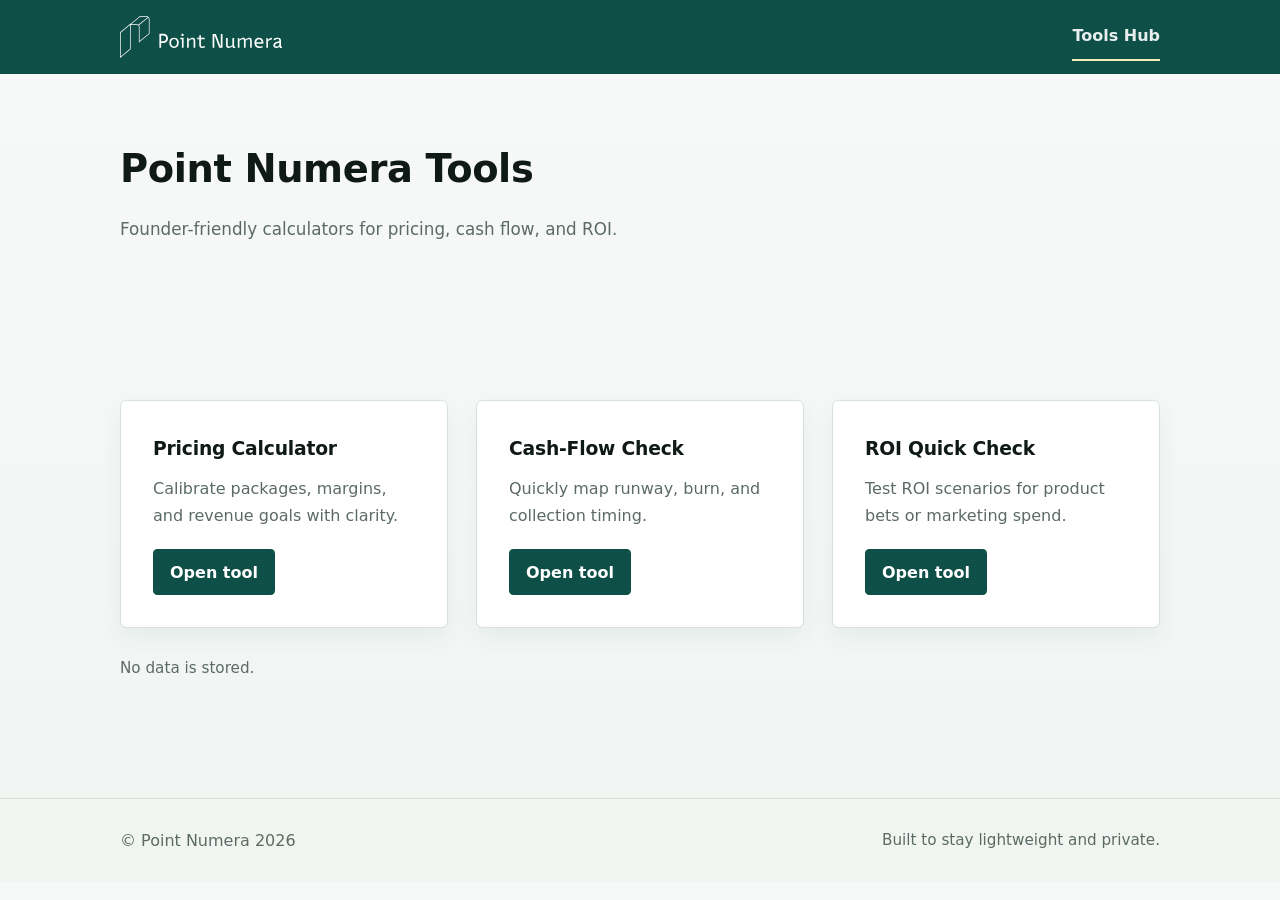
==== tools/index.html @ 786d9d6a "Initial commit – Point Numera tools" ====
﻿<!DOCTYPE html>
<html lang="en">
  <head>
    <meta charset="UTF-8" />
    <meta name="viewport" content="width=device-width, initial-scale=1.0" />
    <meta
      name="description"
      content="Point Numera Tools Hub: pricing, cash flow, and ROI calculators built for founders."
    />
    <!-- Build v2: Framer-aligned pass -->
    <title>Point Numera Tools</title>
    <link rel="stylesheet" href="./shared/base.css" />
    <link rel="stylesheet" href="./shared/ui.css" />
  </head>
  <body>
    <header class="top-nav">
      <div class="container">
        <a class="brand" href="/tools/">
          <img src="./shared/logo.svg" alt="Point Numera logo" />
        </a>
        <nav class="nav-links">
          <a class="nav-link" data-nav href="/tools/">Tools Hub</a>
        </nav>
      </div>
    </header>

    <main>
      <section class="container hero">
        <h1>Point Numera Tools</h1>
        <p class="lead">
          Founder-friendly calculators for pricing, cash flow, and ROI.
        </p>
      </section>

      <section class="container section">
        <div class="card-grid">
          <article class="card tool-card">
            <h3>Pricing Calculator</h3>
            <p>Calibrate packages, margins, and revenue goals with clarity.</p>
            <a class="btn btn-primary" href="./pricing-calculator/"
              >Open tool</a
            >
          </article>

          <article class="card tool-card">
            <h3>Cash-Flow Check</h3>
            <p>Quickly map runway, burn, and collection timing.</p>
            <a class="btn btn-primary" href="./cash-flow-check/">Open tool</a>
          </article>

          <article class="card tool-card">
            <h3>ROI Quick Check</h3>
            <p>Test ROI scenarios for product bets or marketing spend.</p>
            <a class="btn btn-primary" href="./roi-quick-check/">Open tool</a>
          </article>
        </div>
        <p class="note">No data is stored.</p>
      </section>
    </main>

    <footer>
      <div class="container">
        <span>&copy; Point Numera <span data-year></span></span>
        <span class="text-subtle">Built to stay lightweight and private.</span>
      </div>
    </footer>

    <script src="./shared/app.js"></script>
  </body>
</html>
---- tools/shared/base.css ----
﻿:root {
  /* Brand palette */
  --color-primary: #0E4F47;
  --color-contrast: #F4ECBD;
  --color-secondary: #A4D6A4;
  --color-bg: #f5f7f5;
  --color-surface: #ffffff;
  --color-surface-2: #f0f4f1;
  --color-border: #d5e2dc;
  --color-text: #0f1a16;
  --color-muted: #5b6b64;

  /* Radius scale (match Framer site feel) */
  --r: 3px;
  --r-sm: calc(var(--r) * 0.75);
  --r-md: calc(var(--r) * 1.5);
  --r-lg: calc(var(--r) * 2.25);

  /* Spacing scale (more air like marketing site) */
  --space-2xs: 6px;
  --space-xs: 10px;
  --space-sm: 14px;
  --space-md: 20px;
  --space-lg: 28px;
  --space-xl: 40px;
  --space-xxl: 56px;

  /* Buttons */
  --btn-h: 46px;
  --btn-px: 16px;
  --btn-gap: 8px;

  /* Elevation (lighter emphasis, prefer borders) */
  --shadow-soft: 0 6px 14px rgba(14, 79, 71, 0.08);
  --shadow-card: 0 10px 22px rgba(14, 79, 71, 0.06);
}

* {
  box-sizing: border-box;
}

html {
  scroll-behavior: smooth;
}

body {
  margin: 0;
  font-family: 'PT Sans', system-ui, -apple-system, 'Segoe UI', Roboto, Arial, sans-serif; /* TODO: self-host PT Sans for parity with site */
  background: linear-gradient(180deg, #f7f9f8 0%, #f1f5f2 100%);
  color: var(--color-text);
  line-height: 1.7;
  -webkit-font-smoothing: antialiased;
}

a {
  color: var(--color-primary);
  text-decoration: none;
}

a:hover {
  color: #0c3f38;
}

a:active {
  color: #092f2a;
}

img {
  max-width: 100%;
  display: block;
}

p {
  margin: 0 0 var(--space-md);
  color: var(--color-muted);
}

h1, h2, h3, h4 {
  margin: 0 0 var(--space-sm);
  font-family: 'Ancizar Sans', system-ui, -apple-system, 'Segoe UI', Roboto, Arial, sans-serif; /* TODO: self-host Ancizar Sans to match main site */
  font-weight: 700;
  color: var(--color-text);
  letter-spacing: -0.01em;
}

ul {
  margin: 0;
  padding: 0;
  list-style: none;
}

:focus-visible {
  outline: 2px solid var(--color-primary);
  outline-offset: 3px;
}

.container {
  width: min(1040px, 92%);
  margin: 0 auto;
}

.section {
  padding: var(--space-xxl) 0;
}

.lead {
  font-size: 1.05rem;
  color: var(--color-muted);
}

.text-subtle {
  color: var(--color-muted);
  font-size: 0.95rem;
}

.muted {
  color: var(--color-muted);
}

.flex {
  display: flex;
  align-items: center;
}

.space-between {
  justify-content: space-between;
}

.gap-sm { gap: var(--space-sm); }
.gap-md { gap: var(--space-md); }

button { font-family: inherit; }
table { border-collapse: collapse; }
---- tools/shared/ui.css ----
﻿.top-nav {
  position: sticky;
  top: 0;
  z-index: 10;
  background: var(--color-primary);
  color: #ffffff;
  border-bottom: 1px solid rgba(0, 0, 0, 0.06);
}

.top-nav .container {
  display: flex;
  align-items: center;
  justify-content: space-between;
  padding: calc(var(--space-xs) + 2px) 0;
}

.brand {
  display: flex;
  align-items: center;
  width: 162px;
  height: 43px;
  flex-shrink: 0;
  gap: var(--space-xs);
  font-weight: 700;
  letter-spacing: -0.01em;
  color: #ffffff;
  line-height: 1;
}

.brand:hover {
  color: #f4f7f5;
}

.brand img {
  height: 100%;
  width: auto;
  display: block;
  max-width: 100%;
  object-fit: contain;
}

.nav-links {
  display: flex;
  align-items: center;
  gap: var(--space-md);
}

.nav-link {
  padding: 10px 0;
  color: rgba(255, 255, 255, 0.9);
  border-bottom: 2px solid transparent;
  font-weight: 600;
  transition: color 0.2s ease, border-color 0.2s ease;
}

.nav-link:hover {
  color: #ffffff;
  border-color: rgba(255, 255, 255, 0.4);
}

.nav-link.active {
  border-color: var(--color-contrast);
}

.hero {
  padding-top: calc(var(--space-xxl) + 6px);
  padding-bottom: var(--space-xl);
}

.hero h1 {
  font-size: clamp(2.1rem, 3vw, 2.7rem);
}

.hero .lead {
  max-width: 640px;
}

.card-grid {
  display: grid;
  grid-template-columns: repeat(auto-fit, minmax(280px, 1fr));
  gap: var(--space-lg);
  margin-top: var(--space-xl);
}

.card {
  background: var(--color-surface);
  border: 1px solid var(--color-border);
  border-radius: var(--r-lg);
  padding: calc(var(--space-lg) + 4px);
  box-shadow: var(--shadow-card);
  position: relative;
  overflow: hidden;
}

.card h3 {
  margin-bottom: var(--space-xs);
}

.card p {
  margin-bottom: var(--space-md);
}

.badge {
  display: inline-flex;
  align-items: center;
  gap: 6px;
  padding: 6px 10px;
  background: rgba(14, 79, 71, 0.06);
  color: var(--color-primary);
  border-radius: var(--r-sm);
  font-size: 0.85rem;
  border: 1px solid rgba(14, 79, 71, 0.2);
}

.btn {
  display: inline-flex;
  align-items: center;
  justify-content: center;
  gap: var(--btn-gap);
  min-height: var(--btn-h);
  padding: 0 var(--btn-px);
  border-radius: var(--r-md);
  border: 1px solid transparent;
  font-weight: 600;
  cursor: pointer;
  transition: transform 0.12s ease, background 0.18s ease, border-color 0.18s ease;
  text-decoration: none;
  color: inherit;
}

.btn-primary {
  background: var(--color-primary);
  color: #ffffff;
  border-color: rgba(14, 79, 71, 0.9);
}

.btn-primary:hover {
  background: #0c433d;
  transform: translateY(-1px);
  color: #ffffff;
}

.btn-primary:active {
  transform: translateY(0.5px);
  color: #ffffff;
}

.btn-secondary {
  background: #ffffff;
  color: var(--color-primary);
  border-color: rgba(14, 79, 71, 0.45);
}

.btn-secondary:hover {
  background: #f9fbfa;
  border-color: rgba(14, 79, 71, 0.6);
  transform: translateY(-1px);
  color: var(--color-primary);
}

.btn-secondary:active {
  transform: translateY(0.5px);
  color: var(--color-primary);
}

.btn-ghost {
  background: transparent;
  color: var(--color-text);
  border-color: rgba(14, 79, 71, 0.3);
}

.btn-ghost:hover {
  background: rgba(14, 79, 71, 0.04);
  color: var(--color-text);
}

.btn-ghost:active {
  transform: translateY(0.5px);
  color: var(--color-text);
}

.input-group {
  display: flex;
  flex-direction: column;
  gap: 6px;
  margin-bottom: var(--space-md);
}

label {
  font-weight: 600;
  color: var(--color-text);
}

input[type="text"],
input[type="number"],
textarea {
  background: #ffffff;
  border: 1px solid var(--color-border);
  color: var(--color-text);
  padding: 12px;
  border-radius: var(--r-md);
  transition: border 0.2s ease, box-shadow 0.2s ease;
}

input:focus,
textarea:focus {
  border-color: rgba(14, 79, 71, 0.5);
  box-shadow: 0 0 0 3px rgba(14, 79, 71, 0.1);
  outline: none;
}

.helper-text {
  font-size: 0.9rem;
  color: var(--color-muted);
}

.note {
  margin-top: var(--space-lg);
  font-size: 0.95rem;
  color: var(--color-muted);
}

footer {
  border-top: 1px solid var(--color-border);
  padding: var(--space-lg) 0;
  margin-top: var(--space-xl);
  color: var(--color-muted);
}

footer .container {
  display: flex;
  align-items: center;
  justify-content: space-between;
  gap: var(--space-md);
  flex-wrap: wrap;
}

.form-msg {
  margin: var(--space-xs) 0;
  color: var(--color-muted);
  display: none;
}

.form-msg-error {
  color: #b00020;
  font-weight: 600;
}

.form-msg-success {
  color: var(--color-primary);
  font-weight: 700;
}

.capture-card {
  display: grid;
  gap: var(--space-md);
}

.capture-card h3 {
  margin: 0;
}

.capture-card p {
  margin: 0;
  color: var(--color-muted);
}

.capture-card .capture-form {
  display: grid;
  gap: var(--space-sm);
}

.capture-card .row-success {
  display: none;
  gap: var(--space-sm);
}

.capture-card .row-form {
  display: block;
}

.capture-card .capture-fields {
  display: grid;
  gap: var(--space-sm);
}

.capture-card input[type="text"],
.capture-card input[type="email"] {
  -webkit-appearance: none;
  appearance: none;
  width: 100%;
  display: block;
  box-sizing: border-box;
  border: 1px solid var(--color-border);
  border-radius: var(--r-md);
  padding: 12px;
  font: inherit;
  line-height: 1.2;
  background: #ffffff;
  color: var(--color-text);
  transition: border 0.2s ease, box-shadow 0.2s ease;
}

.capture-card input[type="text"]:focus,
.capture-card input[type="email"]:focus {
  border-color: rgba(14, 79, 71, 0.5);
  box-shadow: 0 0 0 3px rgba(14, 79, 71, 0.1);
  outline: none;
}

.capture-card .form-row {
  display: grid;
  gap: 6px;
}

.capture-card .checkbox-row {
  color: var(--color-muted);
  font-size: 0.95rem;
}

.capture-card .checkbox-row label {
  display: flex;
  align-items: flex-start;
  gap: 10px;
}

.capture-card .checkbox-row input[type="checkbox"] {
  margin-top: 4px;
}

.capture-card .form-actions {
  display: flex;
  flex-wrap: wrap;
  gap: 12px;
  align-items: center;
}

.capture-card .form-actions .btn {
  width: auto;
}

@media (max-width: 640px) {
  .capture-card .form-actions .btn {
    width: 100%;
  }
}

.ml-embedded {
  width: 100%;
}

.ml-embedded iframe {
  max-width: 100%;
}

.ml-fallback {
  margin-bottom: 8px;
  opacity: 0.7;
  font-size: 0.95em;
}

@media (max-width: 768px) {
  .top-nav .container {
    flex-direction: column;
    align-items: flex-start;
    gap: var(--space-xs);
  }

  .nav-links {
    width: 100%;
    justify-content: flex-start;
    flex-wrap: wrap;
  }

  .card {
    padding: var(--space-lg);
  }

  .btn {
    width: 100%;
  }
}

/* Pricing calculator scroll cue (scoped via class usage) */
.pn-scroll-cue {
  position: fixed;
  bottom: var(--space-sm);
  left: 50%;
  transform: translateX(-50%);
  background: rgba(12, 17, 16, 0.94);
  color: #f4f5f0;
  border: 1px solid var(--color-border);
  border-radius: 3px;
  padding: 12px 16px;
  display: none;
  align-items: center;
  gap: var(--space-sm);
  box-shadow: 0 10px 24px rgba(0, 0, 0, 0.16);
  z-index: 30;
  cursor: pointer;
  font-family: inherit;
  font-weight: 600;
  width: min(520px, calc(100% - 24px));
}

.pn-scroll-cue-text {
  flex: 1;
}

.pn-scroll-cue-action {
  color: var(--color-secondary);
  background: rgba(164, 214, 164, 0.12);
  border: 1px solid rgba(164, 214, 164, 0.35);
  padding: 8px 12px;
  border-radius: 3px;
  font-weight: 700;
  font-size: 0.95rem;
}

.pn-scroll-padding {
  padding-bottom: 80px !important;
}


@media (max-width: 480px) {
  .brand {
    width: 120px;
    height: 32px;
  }
}
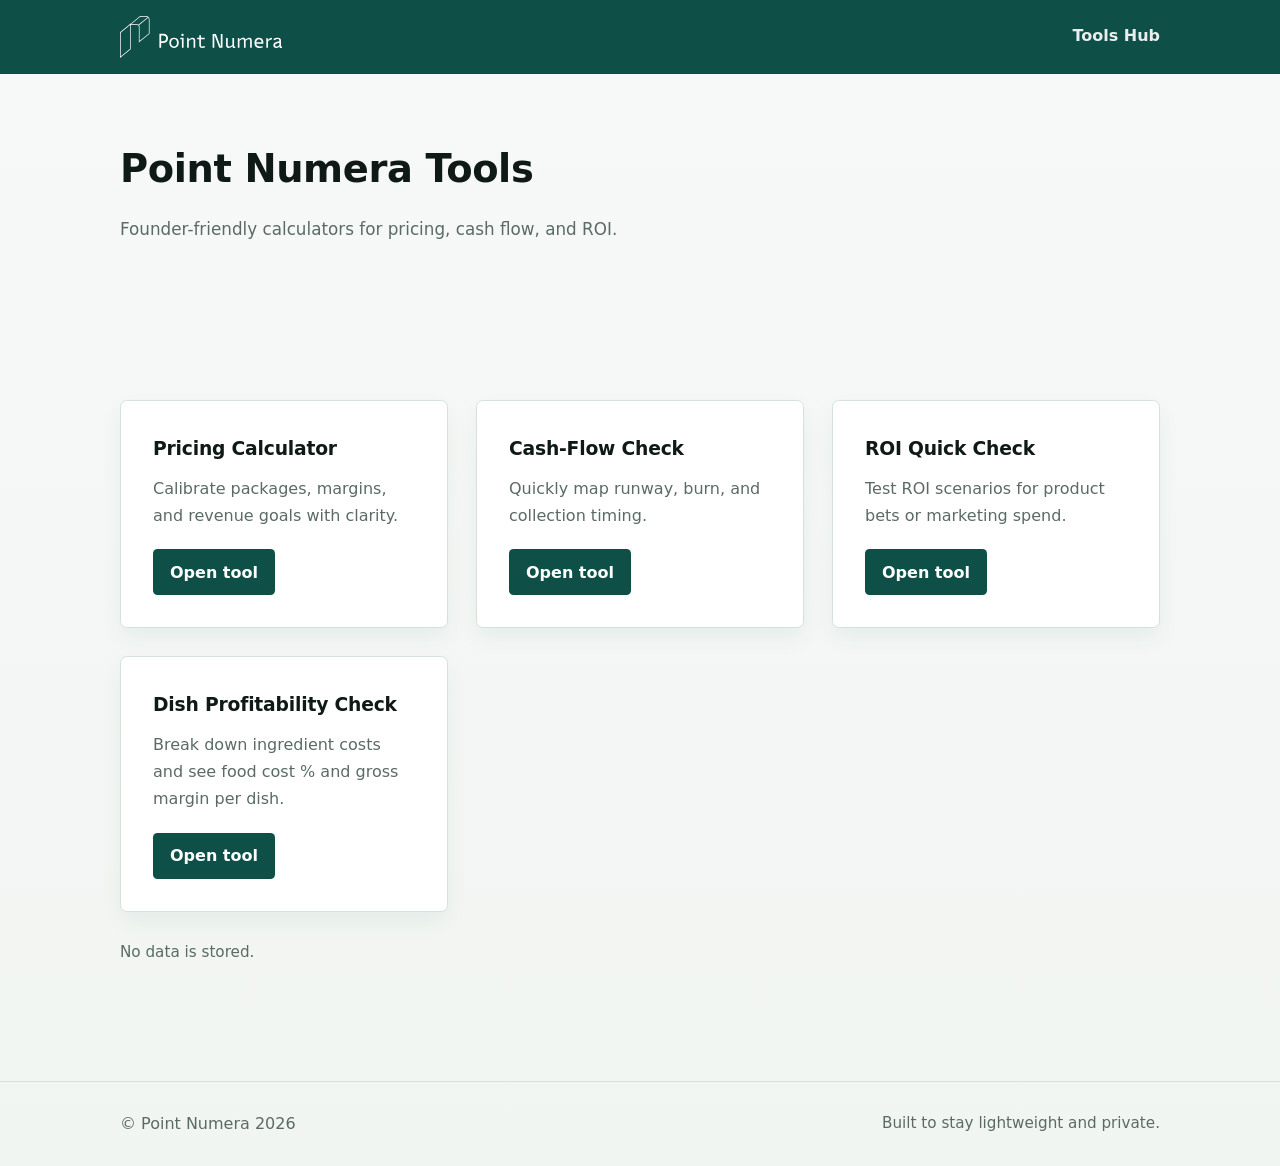
==== commit 498ff891: "Fix active nav highlighting across all tools - app.js: use exact path match instead of startsWith so" ====
--- a/tools/index.html
+++ b/tools/index.html
@@ -53,6 +53,12 @@
             <p>Test ROI scenarios for product bets or marketing spend.</p>
             <a class="btn btn-primary" href="./roi-quick-check/">Open tool</a>
           </article>
+
+          <article class="card tool-card">
+            <h3>Dish Profitability Check</h3>
+            <p>Break down ingredient costs and see food cost % and gross margin per dish.</p>
+            <a class="btn btn-primary" href="./dish-profitability-check/">Open tool</a>
+          </article>
         </div>
         <p class="note">No data is stored.</p>
       </section>
